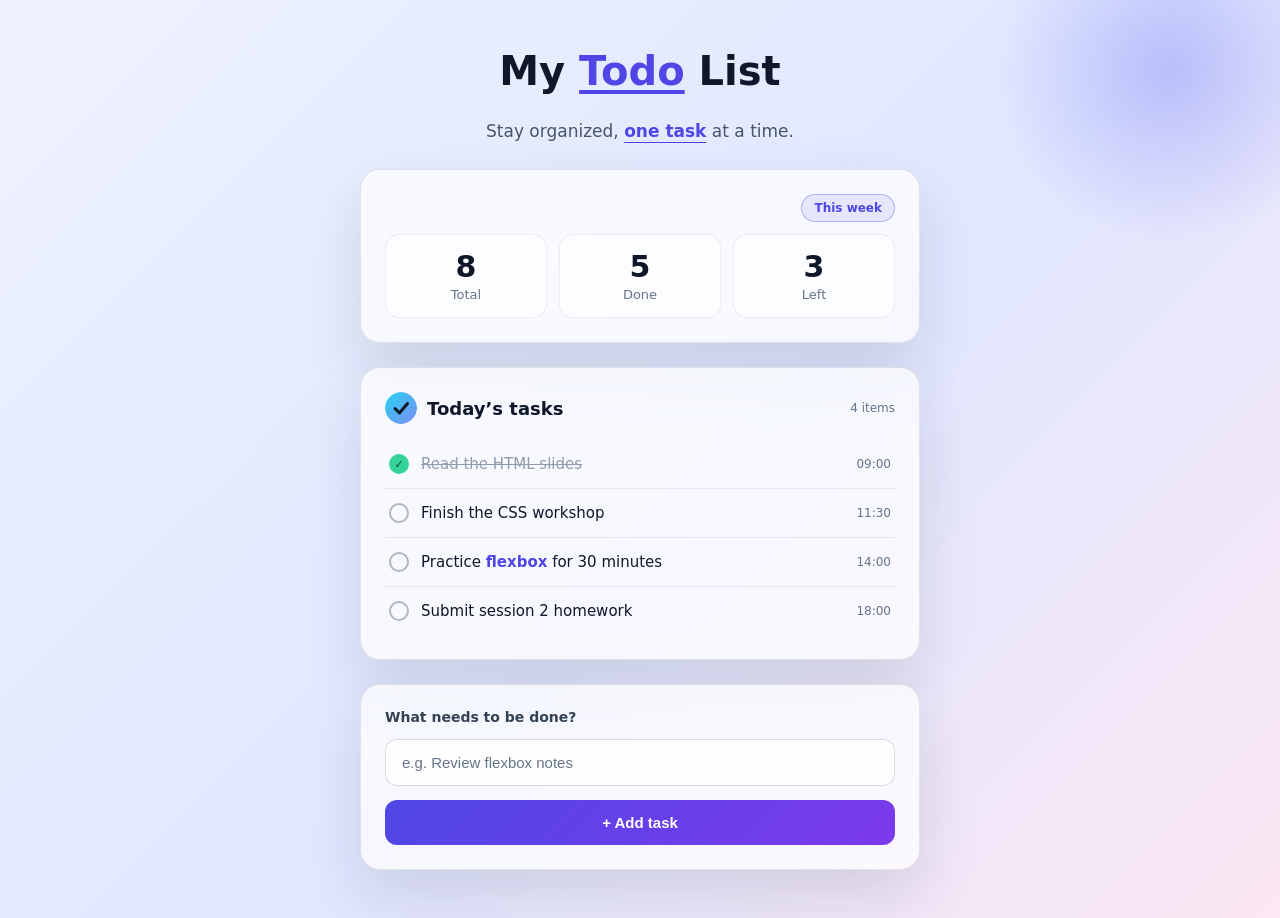
==== final/index.html @ ce06b066 "P1" ====
<!DOCTYPE html>

<html lang="en">
<head>
  
  <meta charset="UTF-8">
  <meta name="viewport" content="width=device-width, initial-scale=1.0">
  <title>My Todo List · Session 2</title>
  <link rel="stylesheet" href="style.css">
  
</head>
<body>

  
  <h1 class="hero-title">My <span class="accent">Todo</span> List</h1>
  <p class="hero-sub">Stay organized, <span class="accent">one task</span> at a time.</p>
  

  
  <div class="glow"></div>

  <section class="card stats-card">
    <span class="badge">This week</span>
    <div class="stats">
      <div class="stat">
        <span class="num">8</span>
        <span class="label">Total</span>
      </div>
      <div class="stat">
        <span class="num">5</span>
        <span class="label">Done</span>
      </div>
      <div class="stat">
        <span class="num">3</span>
        <span class="label">Left</span>
      </div>
    </div>
  </section>
  

  
  <section class="card list-card">
    <div class="card-head">
      <img class="head-icon" src="assets/logo.svg" alt="Web Dev Team logo">
      <h2>Today&rsquo;s tasks</h2>
      <span class="head-count">4 items</span>
    </div>

    <ul class="tasks">
      <li class="task done">
        <span class="check">&#10003;</span>
        <span class="name">Read the HTML slides</span>
        <span class="time">09:00</span>
      </li>
      <li class="task">
        <span class="check"></span>
        <span class="name">Finish the CSS workshop</span>
        <span class="time">11:30</span>
      </li>
      <li class="task">
        <span class="check"></span>
        <span class="name">Practice <a href="https://developer.mozilla.org/en-US/docs/Web/CSS/CSS_flexible_box_layout" target="_blank" rel="noopener">flexbox</a> for 30 minutes</span>
        <span class="time">14:00</span>
      </li>
      <li class="task">
        <span class="check"></span>
        <span class="name">Submit session 2 homework</span>
        <span class="time">18:00</span>
      </li>
    </ul>
  </section>
  

  
  <form class="card add-card">
    <label for="new-task">What needs to be done?</label>
    <input id="new-task" type="text" placeholder="e.g. Review flexbox notes">
    <button type="button">+ Add task</button>
  </form>
  

</body>
</html>
---- final/style.css ----
:root {
  --bg-1: #eef2ff;      /* palette: change these 6 values to re-theme */
  --bg-2: #e0e7ff;
  --bg-3: #fce7f3;
  --ink: #0f172a;
  --muted: #64748b;
  --accent: #4f46e5;
}

* {
  margin: 0;
  padding: 0;
  box-sizing: border-box;   /* keeps width + padding inside one box */
}

body {
  font-family: "Segoe UI", system-ui, -apple-system, Arial, sans-serif;
  color: var(--ink);
}

.hero-title {
  font-size: 40px;
  font-weight: 800;
  line-height: 1.15;
  text-align: center;
}

.hero-sub {
  font-size: 17px;
  line-height: 1.6;
  text-align: center;
  color: #475569;
}

.accent {
  color: var(--accent);
  font-weight: 700;
  text-decoration: underline;
  text-underline-offset: 5px;
}

body {
  min-height: 100vh;
  padding: 48px 20px;                         /* ch2: space around content */
  display: flex;                              /* ch3: stack children */
  flex-direction: column;
  align-items: center;                        /* ch3: center them horizontally */
  gap: 24px;                                  /* ch3: exact spacing between items */
  background-color: var(--bg-1);              /* ch5: fallback color */
  background-image: linear-gradient(135deg, var(--bg-1), var(--bg-2) 55%, var(--bg-3));
  background-size: cover;                     /* ch5: fill the whole screen */
}

.glow {                                        /* decorative ball behind everything */
  position: fixed;                             /* ch4: pinned to the viewport */
  top: -120px;                                 /* ch4: moved away from its edge */
  right: -80px;
  width: 380px;
  height: 380px;
  background-image: radial-gradient(circle, rgba(99, 102, 241, 0.45), transparent 65%);
  opacity: 0.7;                                /* ch5: 0 = invisible, 1 = solid */
  z-index: -1;                                 /* ch4: push it behind the content */
  pointer-events: none;
}

.card {
  width: 100%;
  max-width: 560px;
  padding: 24px;
  border: 1px solid rgba(15, 23, 42, 0.1);
  border-radius: 20px;
  background-color: rgba(255, 255, 255, 0.72);
  box-shadow: 0 24px 60px rgba(15, 23, 42, 0.12);
  backdrop-filter: blur(14px);                 /* bonus: frosted glass */
  position: relative;                          /* ch4: anchor for .badge */
}

.stats-card {
  padding: 64px 24px 24px;                     /* extra top room for the badge */
}

.badge {
  position: absolute;                          /* ch4: leaves the normal flow */
  top: 24px;                                   /* ch4: pinned to the card corner */
  right: 24px;
  padding: 6px 12px;
  border: 1px solid rgba(79, 70, 229, 0.35);   /* recall: ch2 */
  border-radius: 999px;
  background-color: rgba(79, 70, 229, 0.1);
  color: var(--accent);
  font-size: 12px;                             /* recall: ch1 */
  font-weight: 600;
}

.stats {
  display: flex;                               /* ch3: row of stats */
  justify-content: space-between;              /* ch3: push them apart */
  gap: 12px;
}

.stat {
  flex: 1;
  padding: 14px;
  text-align: center;
  border: 1px solid rgba(15, 23, 42, 0.07);
  border-radius: 14px;
  background-color: rgba(255, 255, 255, 0.6);
}

.num {
  display: block;
  font-size: 30px;                             /* recall: ch1 */
  font-weight: 800;
  color: #0f172a;
}

.label {
  font-size: 13px;                             /* recall: ch1 */
  color: var(--muted);
}

.card-head {
  display: flex;                               /* recall: ch3 */
  align-items: center;
  gap: 10px;                                   /* recall: ch3 — icon, title, count apart */
  margin-bottom: 16px;
}

.card-head h2 {
  font-size: 18px;
  color: #0f172a;
}

.head-icon {
  width: 32px;
  height: 32px;
  border-radius: 50%;                          /* recall: ch2 — the logo becomes a circle */
}

.head-count {
  margin-left: auto;                           /* recall: ch2 — same trick as .time */
  font-size: 12px;
  color: var(--muted);
}

.tasks {
  list-style: none;                            /* kill the default bullets */
}

.task {
  display: flex;                               /* recall: ch3 */
  align-items: center;
  gap: 12px;
  padding: 14px 4px;                           /* recall: ch2 */
  border-bottom: 1px solid rgba(15, 23, 42, 0.08);
}

.task:last-child {
  border-bottom: none;
}

.check {
  flex-shrink: 0;
  width: 20px;
  height: 20px;
  display: flex;
  align-items: center;
  justify-content: center;
  border: 2px solid rgba(15, 23, 42, 0.3);
  border-radius: 50%;
  font-size: 11px;
  color: #064e3b;
}

.name {
  font-size: 15px;
}

.name a {
  color: var(--accent);
  font-weight: 600;                            /* recall: ch1 */
  text-decoration: none;                       /* recall: ch1 — links are underlined by default */
}

.time {
  margin-left: auto;                           /* recall: ch2 — pushes the clock to the right */
  font-size: 12px;
  color: var(--muted);
}

.task.done .check {
  background-color: #34d399;                   /* recall: ch5 */
  border-color: #34d399;
}

.task.done .name {
  text-decoration: line-through;               /* recall: ch1 (now the 2nd value) */
  color: var(--muted);
  opacity: 0.7;                                /* recall: ch5 */
}

.add-card {
  display: flex;
  flex-direction: column;
  gap: 14px;
}

.add-card label {
  font-size: 14px;
  font-weight: 600;
  color: #334155;
}

.add-card input {
  width: 100%;
  padding: 14px 16px;
  border: 1px solid rgba(15, 23, 42, 0.15);
  border-radius: 12px;
  background-color: rgba(255, 255, 255, 0.8);
  color: #0f172a;
  font-size: 15px;
}

.add-card input::placeholder {
  color: var(--muted);
}

.add-card input:focus {
  outline: none;
  border-color: var(--accent);
  box-shadow: 0 0 0 4px rgba(79, 70, 229, 0.2);
}

.add-card button {
  padding: 14px 18px;
  border: none;
  border-radius: 12px;
  background-image: linear-gradient(135deg, var(--accent), #7c3aed);
  color: #ffffff;
  font-size: 15px;
  font-weight: 700;
  cursor: pointer;                             /* ch6: hand icon */
  transition: transform 0.18s ease,            /* ch6: animate changes */
              box-shadow 0.18s ease;
}

.add-card button:hover {
  transform: translateY(-3px);                 /* ch6: lift the button */
  box-shadow: 0 12px 28px rgba(79, 70, 229, 0.35);
}

.add-card button:active {
  transform: translateY(0);
}

.task {
  transition: background-color 0.18s ease,
              padding-left 0.18s ease;
}

.task:hover {
  background-color: rgba(15, 23, 42, 0.05);
  padding-left: 10px;                          /* rows slide right on hover */
}

.name a:hover {
  text-decoration: underline;                  /* recall: ch1 — the link reveals itself */
}

@media (max-width: 480px) {
  .hero-title { font-size: 30px; }
  .stats { flex-direction: column; }
}
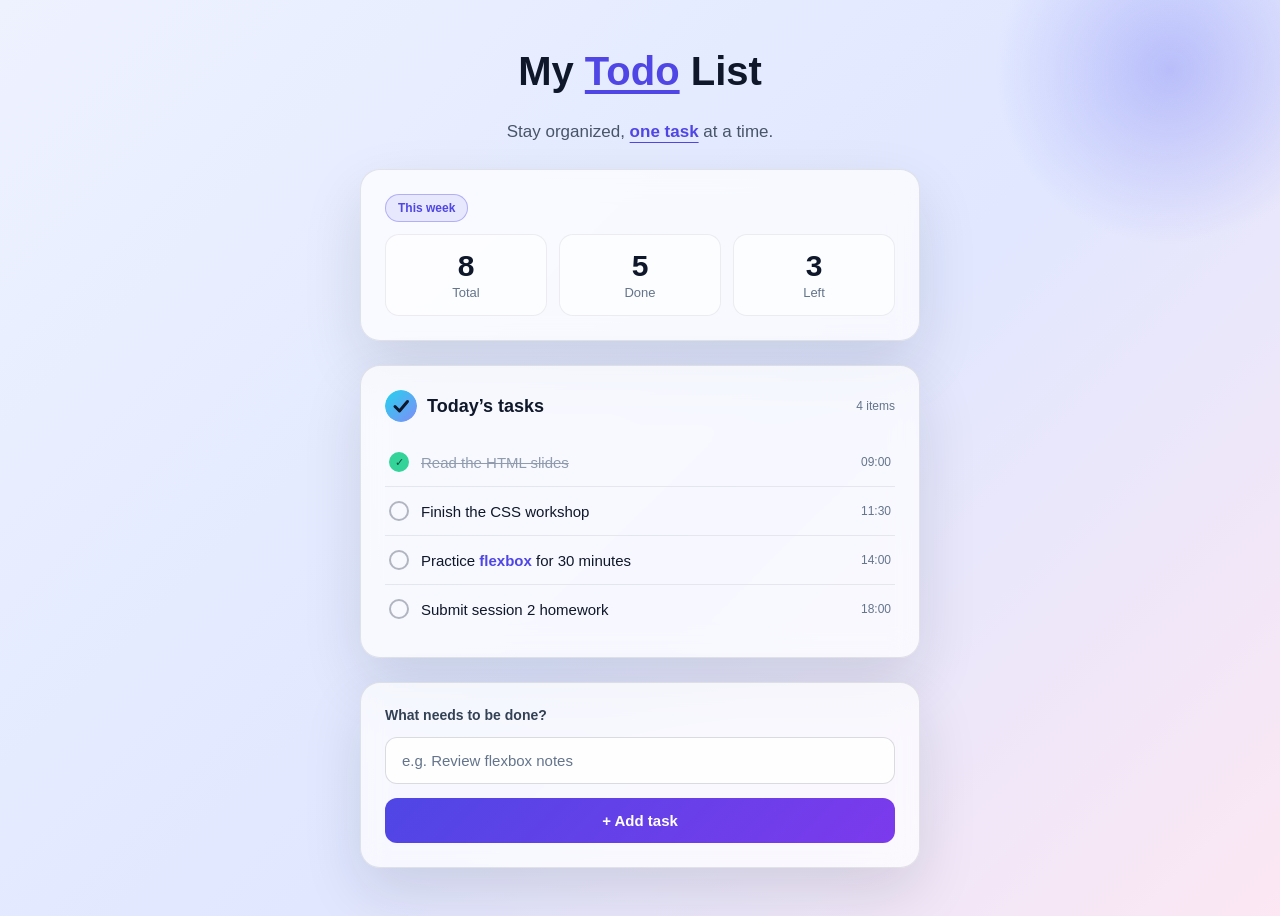
==== commit e2eb5e26: "Pull" ====
--- a/final/index.html
+++ b/final/index.html
@@ -1,22 +1,21 @@
 <!DOCTYPE html>
-
 <html lang="en">
 <head>
-  
+  <!-- ▼ PATCH 1: Document Structure -->
   <meta charset="UTF-8">
   <meta name="viewport" content="width=device-width, initial-scale=1.0">
   <title>My Todo List · Session 2</title>
   <link rel="stylesheet" href="style.css">
-  
+  <!-- ▲ END PATCH 1 -->
 </head>
 <body>
 
-  
+  <!-- ▼ PATCH 1: Text & Headings -->
   <h1 class="hero-title">My <span class="accent">Todo</span> List</h1>
   <p class="hero-sub">Stay organized, <span class="accent">one task</span> at a time.</p>
-  
+  <!-- ▲ END PATCH 1 -->
 
-  
+  <!-- ▼ PATCH 2: Containers & Layout (Stats) -->
   <div class="glow"></div>
 
   <section class="card stats-card">
@@ -36,9 +35,9 @@
       </div>
     </div>
   </section>
-  
+  <!-- ▲ END PATCH 2 -->
 
-  
+  <!-- ▼ PATCH 3: Links & Media + Lists (Ahmed Farouk Part) -->
   <section class="card list-card">
     <div class="card-head">
       <img class="head-icon" src="assets/logo.svg" alt="Web Dev Team logo">
@@ -69,15 +68,15 @@
       </li>
     </ul>
   </section>
-  
+  <!-- ▲ END PATCH 3 -->
 
-  
+  <!-- ▼ PATCH 4: Forms & Interaction (Ahmed Farouk Part) -->
   <form class="card add-card">
     <label for="new-task">What needs to be done?</label>
     <input id="new-task" type="text" placeholder="e.g. Review flexbox notes">
     <button type="button">+ Add task</button>
   </form>
-  
+  <!-- ▲ END PATCH 4 -->
 
 </body>
-</html>
+</html>
--- a/final/style.css
+++ b/final/style.css
@@ -1,23 +1,16 @@
-
-
-:root {
-  --bg-1: #eef2ff;      /* palette: change these 6 values to re-theme */
-  --bg-2: #e0e7ff;
-  --bg-3: #fce7f3;
-  --ink: #0f172a;
-  --muted: #64748b;
-  --accent: #4f46e5;
-}
-
+/* ═══════════════════════════════════════════════════════════════
+   ▼ PATCH 1: Reset & Basic Typography
+   ═══════════════════════════════════════════════════════════════ */
 * {
   margin: 0;
   padding: 0;
-  box-sizing: border-box;   /* keeps width + padding inside one box */
+  box-sizing: border-box;
+  /* keeps width + padding inside one box */
 }
 
 body {
-  font-family: "Segoe UI", system-ui, -apple-system, Arial, sans-serif;
-  color: var(--ink);
+  font-family: Arial, sans-serif;
+  color: #0f172a;
 }
 
 .hero-title {
@@ -35,33 +28,38 @@
 }
 
 .accent {
-  color: var(--accent);
+  color: #4f46e5;
   font-weight: 700;
   text-decoration: underline;
   text-underline-offset: 5px;
 }
 
+/* ▲ END PATCH 1 */
+
+
+/* ═══════════════════════════════════════════════════════════════
+   ▼ PATCH 2: Layout, Containers, Stats Card & Backgrounds
+   ═══════════════════════════════════════════════════════════════ */
 body {
   min-height: 100vh;
-  padding: 48px 20px;                         /* ch2: space around content */
-  display: flex;                              /* ch3: stack children */
+  padding: 48px 20px;
+  display: flex;
   flex-direction: column;
-  align-items: center;                        /* ch3: center them horizontally */
-  gap: 24px;                                  /* ch3: exact spacing between items */
-  background-color: var(--bg-1);              /* ch5: fallback color */
-  background-image: linear-gradient(135deg, var(--bg-1), var(--bg-2) 55%, var(--bg-3));
-  background-size: cover;                     /* ch5: fill the whole screen */
-}
-
-.glow {                                        /* decorative ball behind everything */
-  position: fixed;                             /* ch4: pinned to the viewport */
-  top: -120px;                                 /* ch4: moved away from its edge */
+  align-items: center;
+  gap: 24px;
+  background-color: #eef2ff;
+  background-image: linear-gradient(135deg, #eef2ff, #e0e7ff 55%, #fce7f3);
+  background-size: cover;
+}
+
+.glow {
+  position: fixed;
+  top: -120px;
   right: -80px;
   width: 380px;
   height: 380px;
   background-image: radial-gradient(circle, rgba(99, 102, 241, 0.45), transparent 65%);
-  opacity: 0.7;                                /* ch5: 0 = invisible, 1 = solid */
-  z-index: -1;                                 /* ch4: push it behind the content */
+  opacity: 0.7;
   pointer-events: none;
 }
 
@@ -73,30 +71,30 @@
   border-radius: 20px;
   background-color: rgba(255, 255, 255, 0.72);
   box-shadow: 0 24px 60px rgba(15, 23, 42, 0.12);
-  backdrop-filter: blur(14px);                 /* bonus: frosted glass */
-  position: relative;                          /* ch4: anchor for .badge */
+  backdrop-filter: blur(14px);
+  position: relative;
 }
 
 .stats-card {
-  padding: 64px 24px 24px;                     /* extra top room for the badge */
+  padding: 64px 24px 24px;
 }
 
 .badge {
-  position: absolute;                          /* ch4: leaves the normal flow */
-  top: 24px;                                   /* ch4: pinned to the card corner */
-  right: 24px;
+  position: absolute;
+  top: 24px;
+  left: 24px;
   padding: 6px 12px;
-  border: 1px solid rgba(79, 70, 229, 0.35);   /* recall: ch2 */
+  border: 1px solid rgba(79, 70, 229, 0.35);
   border-radius: 999px;
   background-color: rgba(79, 70, 229, 0.1);
-  color: var(--accent);
-  font-size: 12px;                             /* recall: ch1 */
+  color: #4f46e5;
+  font-size: 12px;
   font-weight: 600;
 }
 
 .stats {
-  display: flex;                               /* ch3: row of stats */
-  justify-content: space-between;              /* ch3: push them apart */
+  display: flex;
+  justify-content: space-between;
   gap: 12px;
 }
 
@@ -111,20 +109,26 @@
 
 .num {
   display: block;
-  font-size: 30px;                             /* recall: ch1 */
+  font-size: 30px;
   font-weight: 800;
   color: #0f172a;
 }
 
 .label {
-  font-size: 13px;                             /* recall: ch1 */
-  color: var(--muted);
-}
-
+  font-size: 13px;
+  color: #64748b;
+}
+
+/* ▲ END PATCH 2 */
+
+
+/* ═══════════════════════════════════════════════════════════════
+   ▼ PATCH 3: Lists, Links, and Media (Ahmed Farouk Part)
+   ═══════════════════════════════════════════════════════════════ */
 .card-head {
-  display: flex;                               /* recall: ch3 */
-  align-items: center;
-  gap: 10px;                                   /* recall: ch3 — icon, title, count apart */
+  display: flex;
+  align-items: center;
+  gap: 10px;
   margin-bottom: 16px;
 }
 
@@ -136,29 +140,36 @@
 .head-icon {
   width: 32px;
   height: 32px;
-  border-radius: 50%;                          /* recall: ch2 — the logo becomes a circle */
+  border-radius: 50%;
 }
 
 .head-count {
-  margin-left: auto;                           /* recall: ch2 — same trick as .time */
+  margin-left: auto;
   font-size: 12px;
-  color: var(--muted);
+  color: #64748b;
 }
 
 .tasks {
-  list-style: none;                            /* kill the default bullets */
+  list-style: none;
 }
 
 .task {
-  display: flex;                               /* recall: ch3 */
+  display: flex;
   align-items: center;
   gap: 12px;
-  padding: 14px 4px;                           /* recall: ch2 */
+  padding: 14px 4px;
   border-bottom: 1px solid rgba(15, 23, 42, 0.08);
+  transition: background-color 0.18s ease,
+    padding-left 0.18s ease;
 }
 
 .task:last-child {
   border-bottom: none;
+}
+
+.task:hover {
+  background-color: rgba(15, 23, 42, 0.05);
+  padding-left: 10px;
 }
 
 .check {
@@ -179,28 +190,38 @@
 }
 
 .name a {
-  color: var(--accent);
-  font-weight: 600;                            /* recall: ch1 */
-  text-decoration: none;                       /* recall: ch1 — links are underlined by default */
+  color: #4f46e5;
+  font-weight: 600;
+  text-decoration: none;
+}
+
+.name a:hover {
+  text-decoration: underline;
 }
 
 .time {
-  margin-left: auto;                           /* recall: ch2 — pushes the clock to the right */
+  margin-left: auto;
   font-size: 12px;
-  color: var(--muted);
+  color: #64748b;
 }
 
 .task.done .check {
-  background-color: #34d399;                   /* recall: ch5 */
+  background-color: #34d399;
   border-color: #34d399;
 }
 
 .task.done .name {
-  text-decoration: line-through;               /* recall: ch1 (now the 2nd value) */
-  color: var(--muted);
-  opacity: 0.7;                                /* recall: ch5 */
-}
-
+  text-decoration: line-through;
+  color: #64748b;
+  opacity: 0.7;
+}
+
+/* ▲ END PATCH 3 */
+
+
+/* ═══════════════════════════════════════════════════════════════
+   ▼ PATCH 4: Forms & Interaction (Ahmed Farouk Part)
+   ═══════════════════════════════════════════════════════════════ */
 .add-card {
   display: flex;
   flex-direction: column;
@@ -224,12 +245,12 @@
 }
 
 .add-card input::placeholder {
-  color: var(--muted);
+  color: #64748b;
 }
 
 .add-card input:focus {
   outline: none;
-  border-color: var(--accent);
+  border-color: #4f46e5;
   box-shadow: 0 0 0 4px rgba(79, 70, 229, 0.2);
 }
 
@@ -237,17 +258,17 @@
   padding: 14px 18px;
   border: none;
   border-radius: 12px;
-  background-image: linear-gradient(135deg, var(--accent), #7c3aed);
+  background-image: linear-gradient(135deg, #4f46e5, #7c3aed);
   color: #ffffff;
   font-size: 15px;
   font-weight: 700;
-  cursor: pointer;                             /* ch6: hand icon */
-  transition: transform 0.18s ease,            /* ch6: animate changes */
-              box-shadow 0.18s ease;
+  cursor: pointer;
+  transition: transform 0.18s ease,
+  box-shadow 0.18s ease;
 }
 
 .add-card button:hover {
-  transform: translateY(-3px);                 /* ch6: lift the button */
+  transform: translateY(-3px);
   box-shadow: 0 12px 28px rgba(79, 70, 229, 0.35);
 }
 
@@ -255,22 +276,14 @@
   transform: translateY(0);
 }
 
-.task {
-  transition: background-color 0.18s ease,
-              padding-left 0.18s ease;
-}
-
-.task:hover {
-  background-color: rgba(15, 23, 42, 0.05);
-  padding-left: 10px;                          /* rows slide right on hover */
-}
-
-.name a:hover {
-  text-decoration: underline;                  /* recall: ch1 — the link reveals itself */
-}
-
 @media (max-width: 480px) {
-  .hero-title { font-size: 30px; }
-  .stats { flex-direction: column; }
-}
-
+  .hero-title {
+    font-size: 30px;
+  }
+
+  .stats {
+    flex-direction: column;
+  }
+}
+
+/* ▲ END PATCH 4 */
